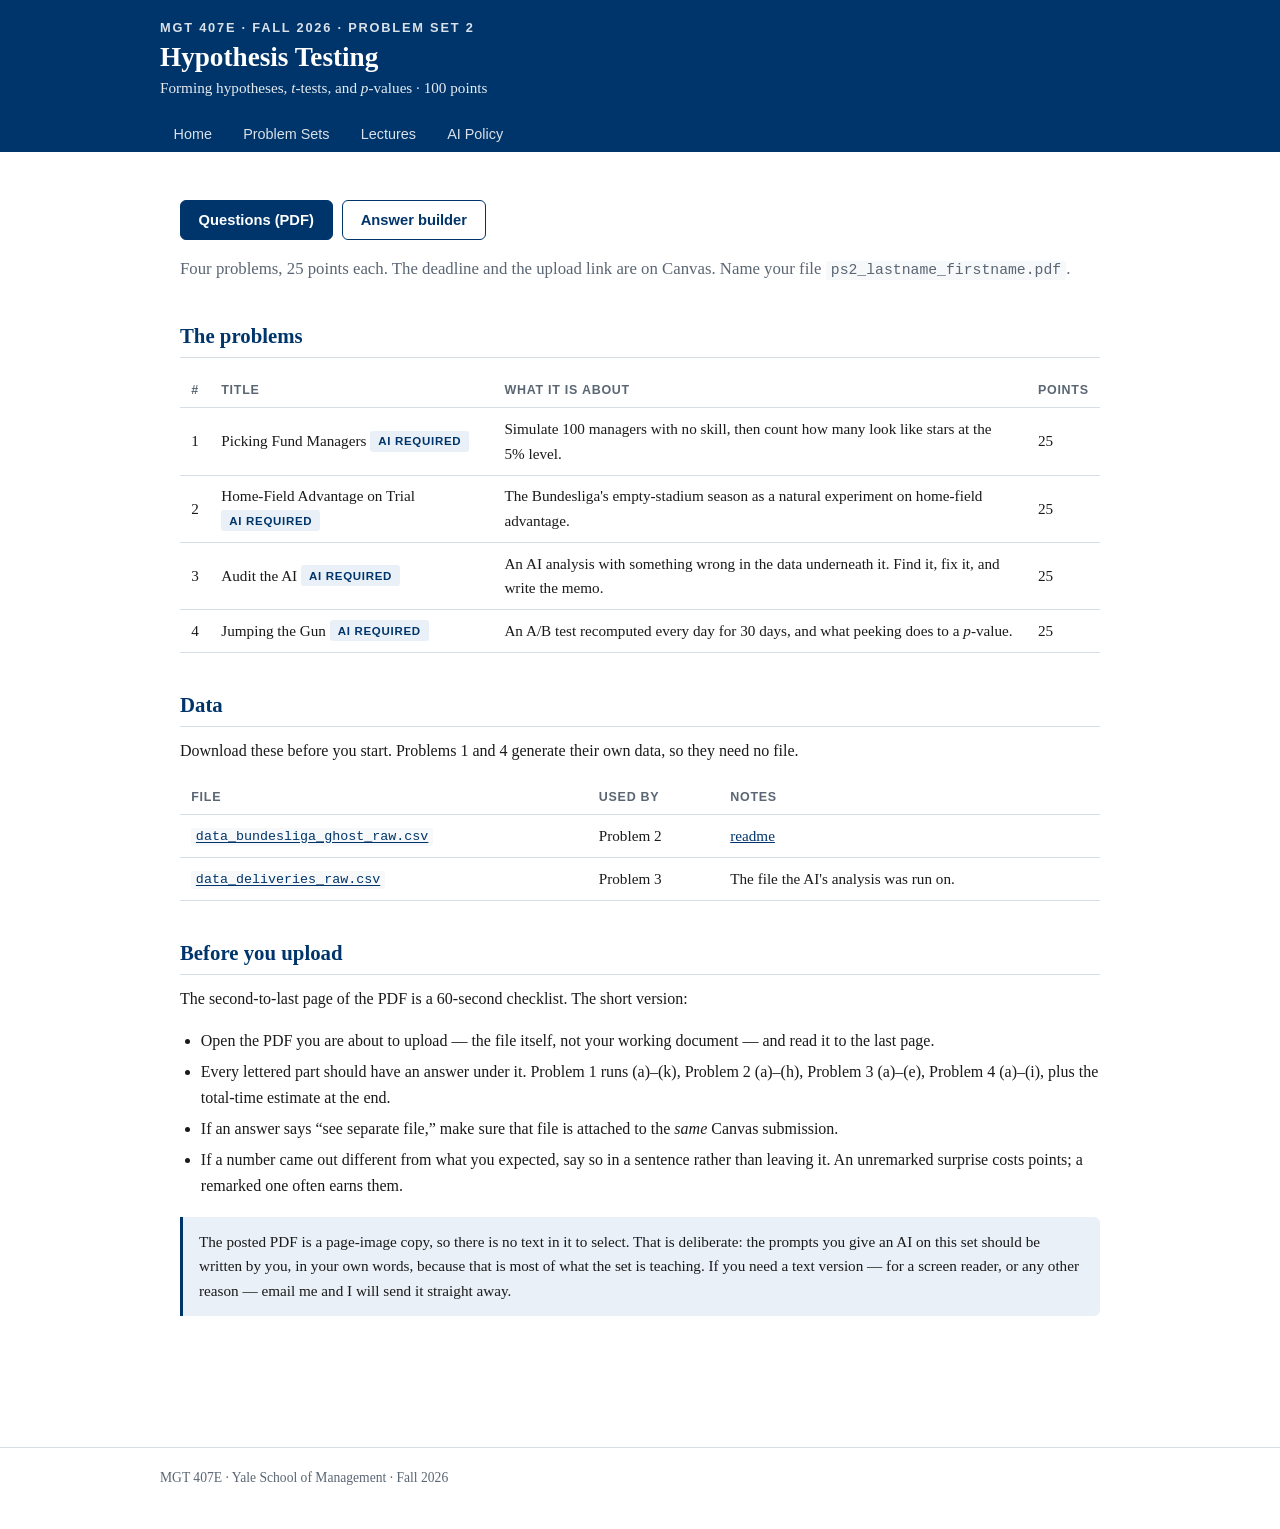
==== ps2/index.html @ a5636c73 "MGT 407E course site: home, lectures, AI policy, PS2 page, answer builder Static GitHub Pages site. " ====
<!DOCTYPE html>
<html lang="en">
<head>
<meta charset="utf-8">
<meta name="viewport" content="width=device-width, initial-scale=1">
<title>Problem Set 2 — MGT 407E</title>
<link rel="stylesheet" href="../assets/style.css">
</head>
<body>

<header class="masthead">
  <div class="masthead-inner">
    <div class="course-num">MGT 407E &middot; Fall 2026 &middot; Problem Set 2</div>
    <h1>Hypothesis Testing</h1>
    <p class="tagline">Forming hypotheses, <em>t</em>-tests, and <em>p</em>-values &middot; 100 points</p>
    <nav class="site-nav">
      <a href="../index.html">Home</a>
      <a href="../problem-sets.html">Problem Sets</a>
      <a href="../lectures.html">Lectures</a>
      <a href="../ai-policy.html">AI Policy</a>
    </nav>
  </div>
</header>

<main>

<div class="btn-row">
  <a class="btn" href="../files/ps2/ps2_questions.pdf">Questions (PDF)</a>
  <a class="btn secondary" href="compose.html">Answer builder</a>
</div>

<p class="lede">Four problems, 25 points each. The deadline and the upload link are on
Canvas. Name your file <code>ps2_lastname_firstname.pdf</code>.</p>

<h2>The problems</h2>

<table>
  <thead>
    <tr><th>#</th><th>Title</th><th>What it is about</th><th>Points</th></tr>
  </thead>
  <tbody>
    <tr>
      <td>1</td>
      <td>Picking Fund Managers <span class="tag">AI Required</span></td>
      <td>Simulate 100 managers with no skill, then count how many look like stars at the
          5% level.</td>
      <td>25</td>
    </tr>
    <tr>
      <td>2</td>
      <td>Home-Field Advantage on Trial <span class="tag">AI Required</span></td>
      <td>The Bundesliga's empty-stadium season as a natural experiment on home-field
          advantage.</td>
      <td>25</td>
    </tr>
    <tr>
      <td>3</td>
      <td>Audit the AI <span class="tag">AI Required</span></td>
      <td>An AI analysis with something wrong in the data underneath it. Find it, fix it,
          and write the memo.</td>
      <td>25</td>
    </tr>
    <tr>
      <td>4</td>
      <td>Jumping the Gun <span class="tag">AI Required</span></td>
      <td>An A/B test recomputed every day for 30 days, and what peeking does to a
          <em>p</em>-value.</td>
      <td>25</td>
    </tr>
  </tbody>
</table>

<h2>Data</h2>

<p>Download these before you start. Problems 1 and 4 generate their own data, so they need
no file.</p>

<table>
  <thead>
    <tr><th>File</th><th>Used by</th><th>Notes</th></tr>
  </thead>
  <tbody>
    <tr>
      <td><a href="../files/ps2/data_bundesliga_ghost_raw.csv"><code>data_bundesliga_ghost_raw.csv</code></a></td>
      <td>Problem 2</td>
      <td><a href="../files/ps2/data_bundesliga_ghost_readme.txt">readme</a></td>
    </tr>
    <tr>
      <td><a href="../files/ps2/data_deliveries_raw.csv"><code>data_deliveries_raw.csv</code></a></td>
      <td>Problem 3</td>
      <td>The file the AI's analysis was run on.</td>
    </tr>
  </tbody>
</table>

<h2>Before you upload</h2>

<p>The second-to-last page of the PDF is a 60-second checklist. The short version:</p>

<ul>
  <li>Open the PDF you are about to upload — the file itself, not your working document —
      and read it to the last page.</li>
  <li>Every lettered part should have an answer under it. Problem 1 runs (a)–(k),
      Problem 2 (a)–(h), Problem 3 (a)–(e), Problem 4 (a)–(i), plus the total-time
      estimate at the end.</li>
  <li>If an answer says &ldquo;see separate file,&rdquo; make sure that file is attached to
      the <em>same</em> Canvas submission.</li>
  <li>If a number came out different from what you expected, say so in a sentence rather
      than leaving it. An unremarked surprise costs points; a remarked one often earns
      them.</li>
</ul>

<div class="note">
  <p>The posted PDF is a page-image copy, so there is no text in it to select. That is
  deliberate: the prompts you give an AI on this set should be written by you, in your own
  words, because that is most of what the set is teaching. If you need a text version —
  for a screen reader, or any other reason — email me and I will send it straight away.</p>
</div>

</main>

<footer class="site-foot">
  <div class="foot-inner">
    MGT 407E &middot; Yale School of Management &middot; Fall 2026
  </div>
</footer>

</body>
</html>
---- assets/style.css ----
/* MGT 407E course site -- shared styles.
   Yale SOM blue matches the somblue used in the problem-set LaTeX preamble. */

:root {
  --som-blue: #00356b;
  --som-blue-light: #eaf0f7;
  --ink: #1a1a1a;
  --muted: #5a6673;
  --line: #d8dee6;
  --bg: #ffffff;
  --bg-soft: #f6f8fa;
  --accent: #b8860b;
  --ok: #1c7c3c;
  --warn: #9a3412;
  --radius: 6px;
  --maxw: 60rem;
}

* { box-sizing: border-box; }

html { -webkit-text-size-adjust: 100%; }

body {
  margin: 0;
  background: var(--bg);
  color: var(--ink);
  font: 16px/1.6 Georgia, "Iowan Old Style", "Times New Roman", serif;
}

/* ---------- masthead and nav ---------- */

header.masthead {
  background: var(--som-blue);
  color: #fff;
  padding: 1.4rem 1.25rem 0;
}

.masthead-inner { max-width: var(--maxw); margin: 0 auto; }

.masthead .course-num {
  font: 600 0.8rem/1 -apple-system, BlinkMacSystemFont, "Segoe UI", Helvetica, Arial, sans-serif;
  letter-spacing: 0.14em;
  text-transform: uppercase;
  opacity: 0.85;
}

.masthead h1 {
  margin: 0.35rem 0 0.15rem;
  font-size: 1.7rem;
  font-weight: 600;
  line-height: 1.2;
}

.masthead .tagline { margin: 0 0 1rem; opacity: 0.9; font-size: 0.95rem; }

nav.site-nav { display: flex; flex-wrap: wrap; gap: 0.25rem; }

nav.site-nav a {
  color: #fff;
  text-decoration: none;
  padding: 0.5rem 0.85rem;
  border-radius: var(--radius) var(--radius) 0 0;
  font: 500 0.9rem/1.4 -apple-system, BlinkMacSystemFont, "Segoe UI", Helvetica, Arial, sans-serif;
  opacity: 0.85;
}

nav.site-nav a:hover { background: rgba(255, 255, 255, 0.14); opacity: 1; }

nav.site-nav a[aria-current="page"] {
  background: var(--bg);
  color: var(--som-blue);
  opacity: 1;
  font-weight: 600;
}

/* ---------- page body ---------- */

main { max-width: var(--maxw); margin: 0 auto; padding: 2rem 1.25rem 4rem; }

main.wide { max-width: 78rem; }

h2 {
  font-size: 1.3rem;
  font-weight: 600;
  color: var(--som-blue);
  margin: 2.2rem 0 0.6rem;
  padding-bottom: 0.3rem;
  border-bottom: 1px solid var(--line);
}

h2:first-child { margin-top: 0; }

h3 { font-size: 1.05rem; font-weight: 600; margin: 1.5rem 0 0.4rem; }

p { margin: 0.7rem 0; }

a { color: var(--som-blue); }

ul, ol { padding-left: 1.3rem; }

li { margin: 0.35rem 0; }

code, .mono {
  font-family: "SF Mono", Menlo, Consolas, monospace;
  font-size: 0.88em;
  background: var(--bg-soft);
  padding: 0.1em 0.35em;
  border-radius: 3px;
}

.lede { font-size: 1.05rem; color: var(--muted); }

.note {
  background: var(--som-blue-light);
  border-left: 3px solid var(--som-blue);
  padding: 0.8rem 1rem;
  border-radius: 0 var(--radius) var(--radius) 0;
  margin: 1.2rem 0;
  font-size: 0.95rem;
}

.note.warn { background: #fdf3ec; border-left-color: var(--warn); }

.note p:first-child { margin-top: 0; }
.note p:last-child { margin-bottom: 0; }

/* ---------- tables ---------- */

table { border-collapse: collapse; width: 100%; margin: 1rem 0; font-size: 0.95rem; }

th, td { text-align: left; padding: 0.55rem 0.7rem; border-bottom: 1px solid var(--line); }

th {
  font: 600 0.78rem/1.3 -apple-system, BlinkMacSystemFont, "Segoe UI", Helvetica, Arial, sans-serif;
  letter-spacing: 0.06em;
  text-transform: uppercase;
  color: var(--muted);
}

tbody tr:hover { background: var(--bg-soft); }

/* ---------- cards and buttons ---------- */

.card {
  border: 1px solid var(--line);
  border-radius: var(--radius);
  padding: 1.1rem 1.25rem;
  margin: 1rem 0;
  background: var(--bg);
}

.card h3 { margin-top: 0; }

.btn {
  display: inline-block;
  background: var(--som-blue);
  color: #fff;
  text-decoration: none;
  padding: 0.55rem 1.1rem;
  border: 1px solid var(--som-blue);
  border-radius: var(--radius);
  font: 600 0.92rem/1.4 -apple-system, BlinkMacSystemFont, "Segoe UI", Helvetica, Arial, sans-serif;
  cursor: pointer;
}

.btn:hover { background: #002548; }

.btn.secondary { background: #fff; color: var(--som-blue); }

.btn.secondary:hover { background: var(--som-blue-light); }

.btn:disabled { opacity: 0.5; cursor: not-allowed; }

.btn-row { display: flex; flex-wrap: wrap; gap: 0.6rem; align-items: center; margin: 1rem 0; }

.tag {
  display: inline-block;
  background: var(--som-blue-light);
  color: var(--som-blue);
  font: 600 0.72rem/1.4 -apple-system, BlinkMacSystemFont, "Segoe UI", Helvetica, Arial, sans-serif;
  letter-spacing: 0.06em;
  text-transform: uppercase;
  padding: 0.15rem 0.5rem;
  border-radius: 3px;
  vertical-align: 0.1em;
}

.tag.grey { background: var(--bg-soft); color: var(--muted); }

footer.site-foot {
  border-top: 1px solid var(--line);
  margin-top: 3rem;
  padding: 1.2rem 1.25rem 2.5rem;
  color: var(--muted);
  font-size: 0.85rem;
}

footer.site-foot .foot-inner { max-width: var(--maxw); margin: 0 auto; }

@media (max-width: 640px) {
  .masthead h1 { font-size: 1.35rem; }
  main { padding: 1.4rem 1rem 3rem; }
}
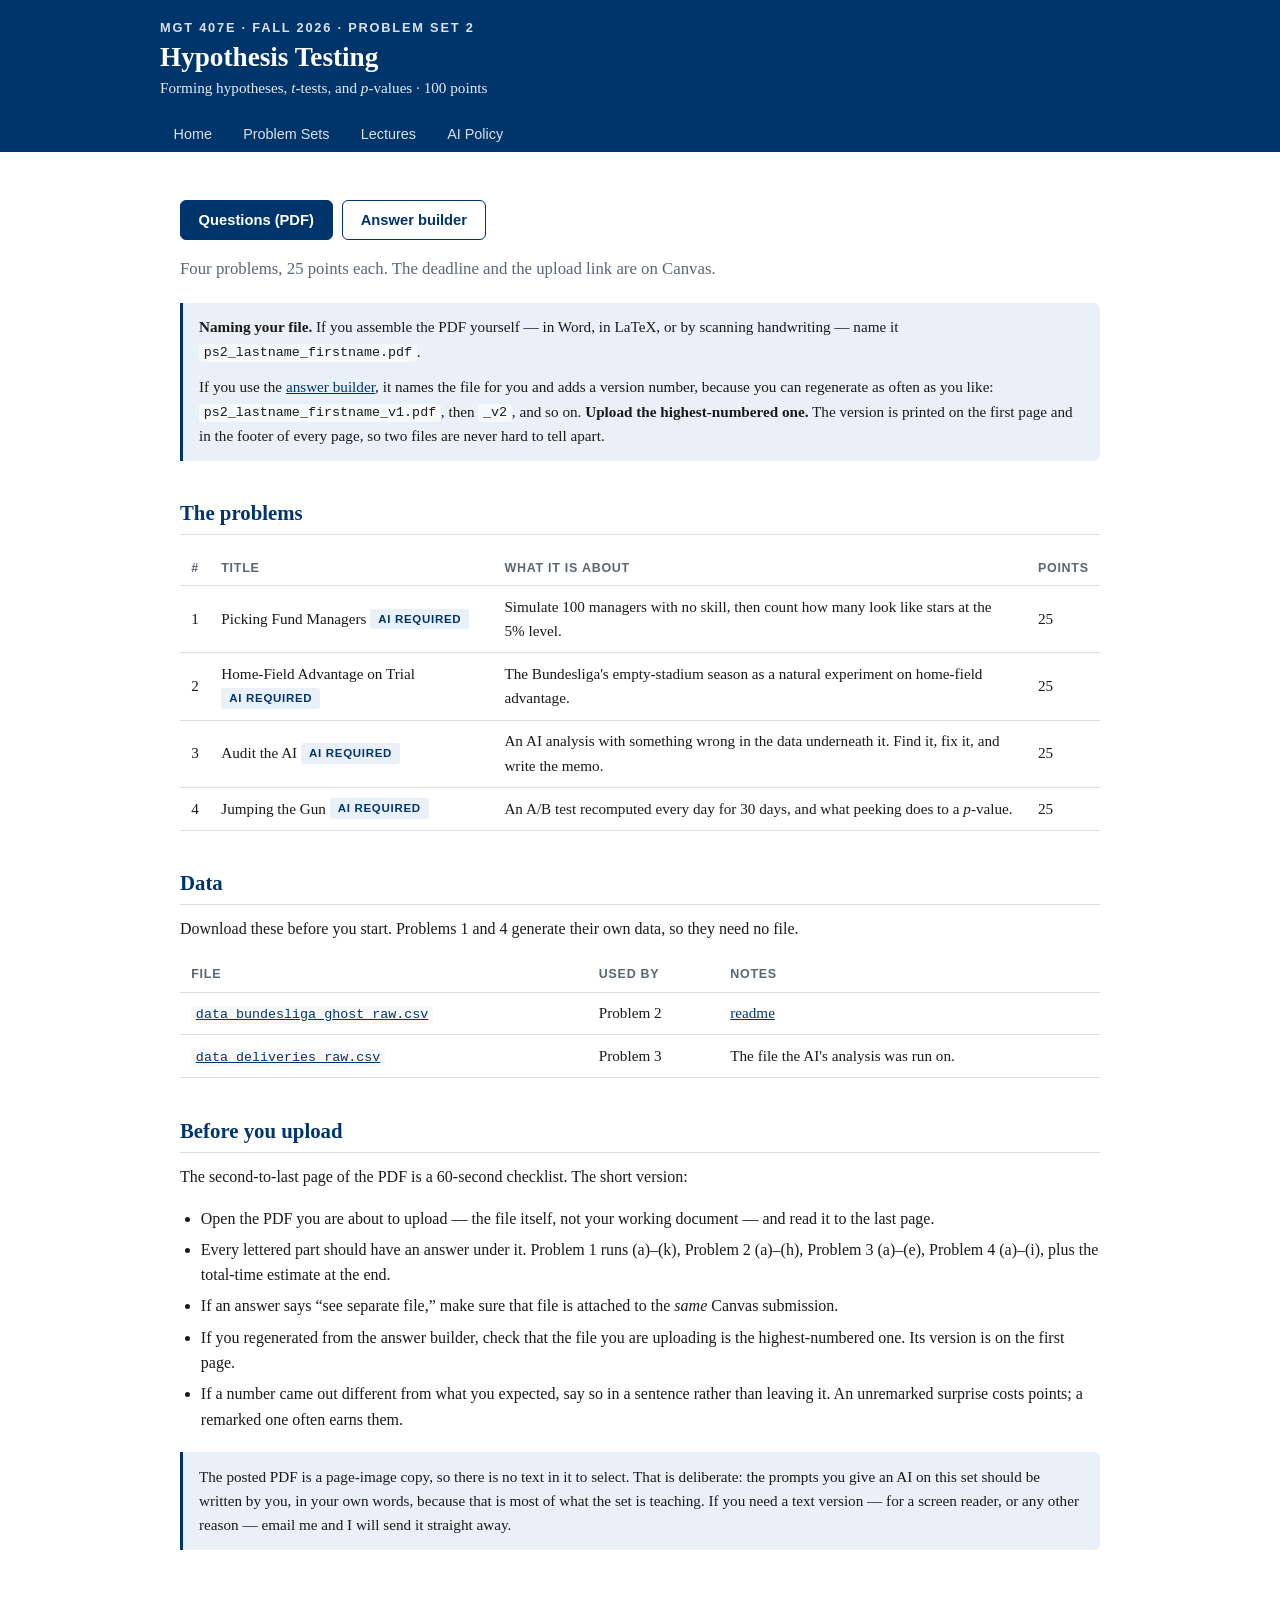
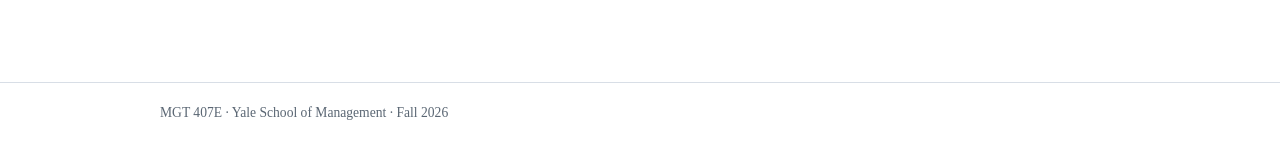
==== commit dacfffd3: "Version-stamp generated PDFs and say plainly how files are named Each Generate PDF press produces ps" ====
--- a/ps2/index.html
+++ b/ps2/index.html
@@ -3,6 +3,7 @@
 <head>
 <meta charset="utf-8">
 <meta name="viewport" content="width=device-width, initial-scale=1">
+<meta name="robots" content="noindex, nofollow, noarchive, nosnippet">
 <title>Problem Set 2 — MGT 407E</title>
 <link rel="stylesheet" href="../assets/style.css">
 </head>
@@ -30,7 +31,18 @@
 </div>
 
 <p class="lede">Four problems, 25 points each. The deadline and the upload link are on
-Canvas. Name your file <code>ps2_lastname_firstname.pdf</code>.</p>
+Canvas.</p>
+
+<div class="note">
+  <p><strong>Naming your file.</strong> If you assemble the PDF yourself — in Word, in
+  LaTeX, or by scanning handwriting — name it
+  <code>ps2_lastname_firstname.pdf</code>.</p>
+  <p>If you use the <a href="compose.html">answer builder</a>, it names the file for you
+  and adds a version number, because you can regenerate as often as you like:
+  <code>ps2_lastname_firstname_v1.pdf</code>, then <code>_v2</code>, and so on.
+  <strong>Upload the highest-numbered one.</strong> The version is printed on the first
+  page and in the footer of every page, so two files are never hard to tell apart.</p>
+</div>
 
 <h2>The problems</h2>
 
@@ -105,6 +117,8 @@
       estimate at the end.</li>
   <li>If an answer says &ldquo;see separate file,&rdquo; make sure that file is attached to
       the <em>same</em> Canvas submission.</li>
+  <li>If you regenerated from the answer builder, check that the file you are uploading is
+      the highest-numbered one. Its version is on the first page.</li>
   <li>If a number came out different from what you expected, say so in a sentence rather
       than leaving it. An unremarked surprise costs points; a remarked one often earns
       them.</li>
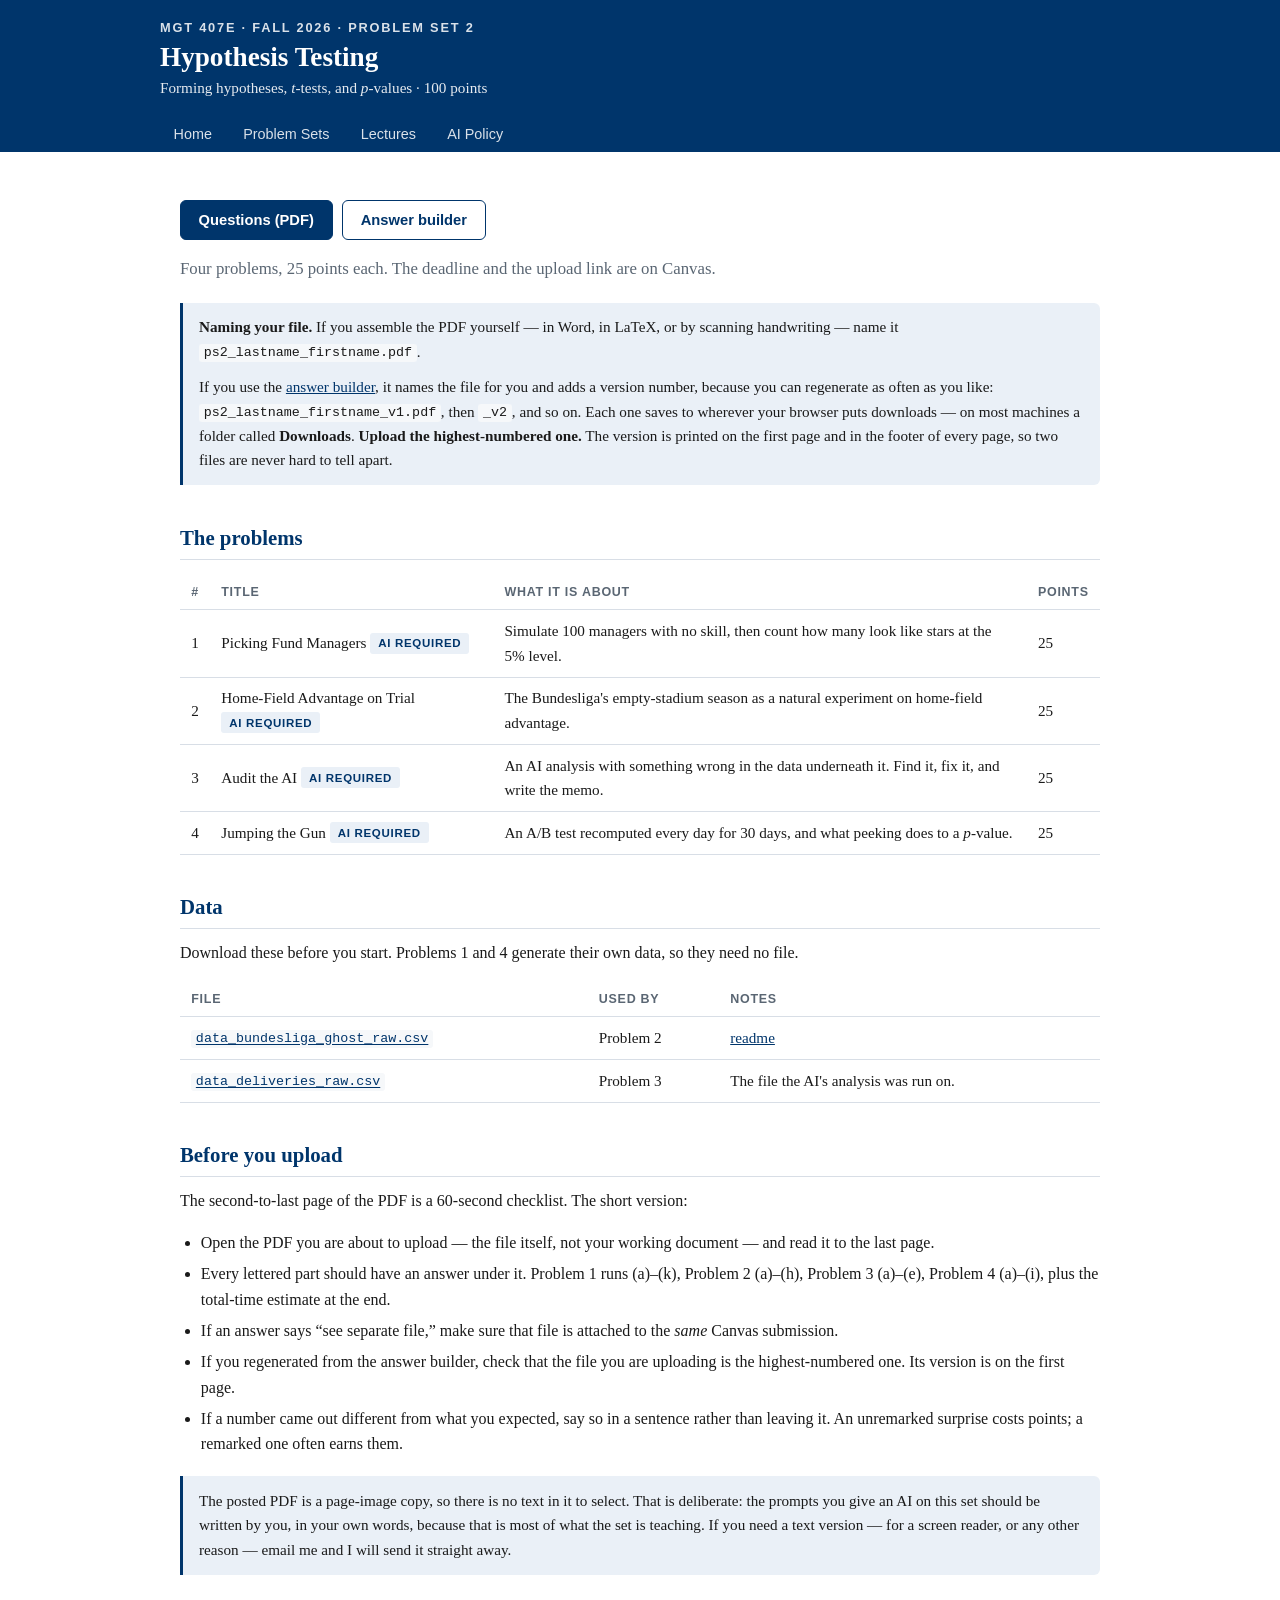
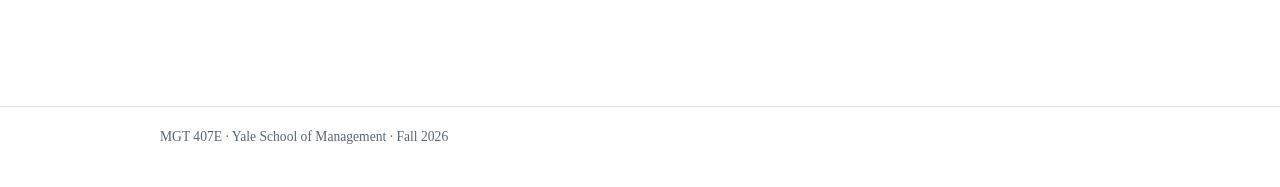
==== commit 584f2d41: "Philosophy: add the AI-prompting line, drop the rule; say where the PDF saves Co-Authored-By: Claude" ====
--- a/ps2/index.html
+++ b/ps2/index.html
@@ -39,8 +39,9 @@
   <code>ps2_lastname_firstname.pdf</code>.</p>
   <p>If you use the <a href="compose.html">answer builder</a>, it names the file for you
   and adds a version number, because you can regenerate as often as you like:
-  <code>ps2_lastname_firstname_v1.pdf</code>, then <code>_v2</code>, and so on.
-  <strong>Upload the highest-numbered one.</strong> The version is printed on the first
+  <code>ps2_lastname_firstname_v1.pdf</code>, then <code>_v2</code>, and so on. Each one
+  saves to wherever your browser puts downloads &mdash; on most machines a folder called
+  <strong>Downloads</strong>. <strong>Upload the highest-numbered one.</strong> The version is printed on the first
   page and in the footer of every page, so two files are never hard to tell apart.</p>
 </div>
 
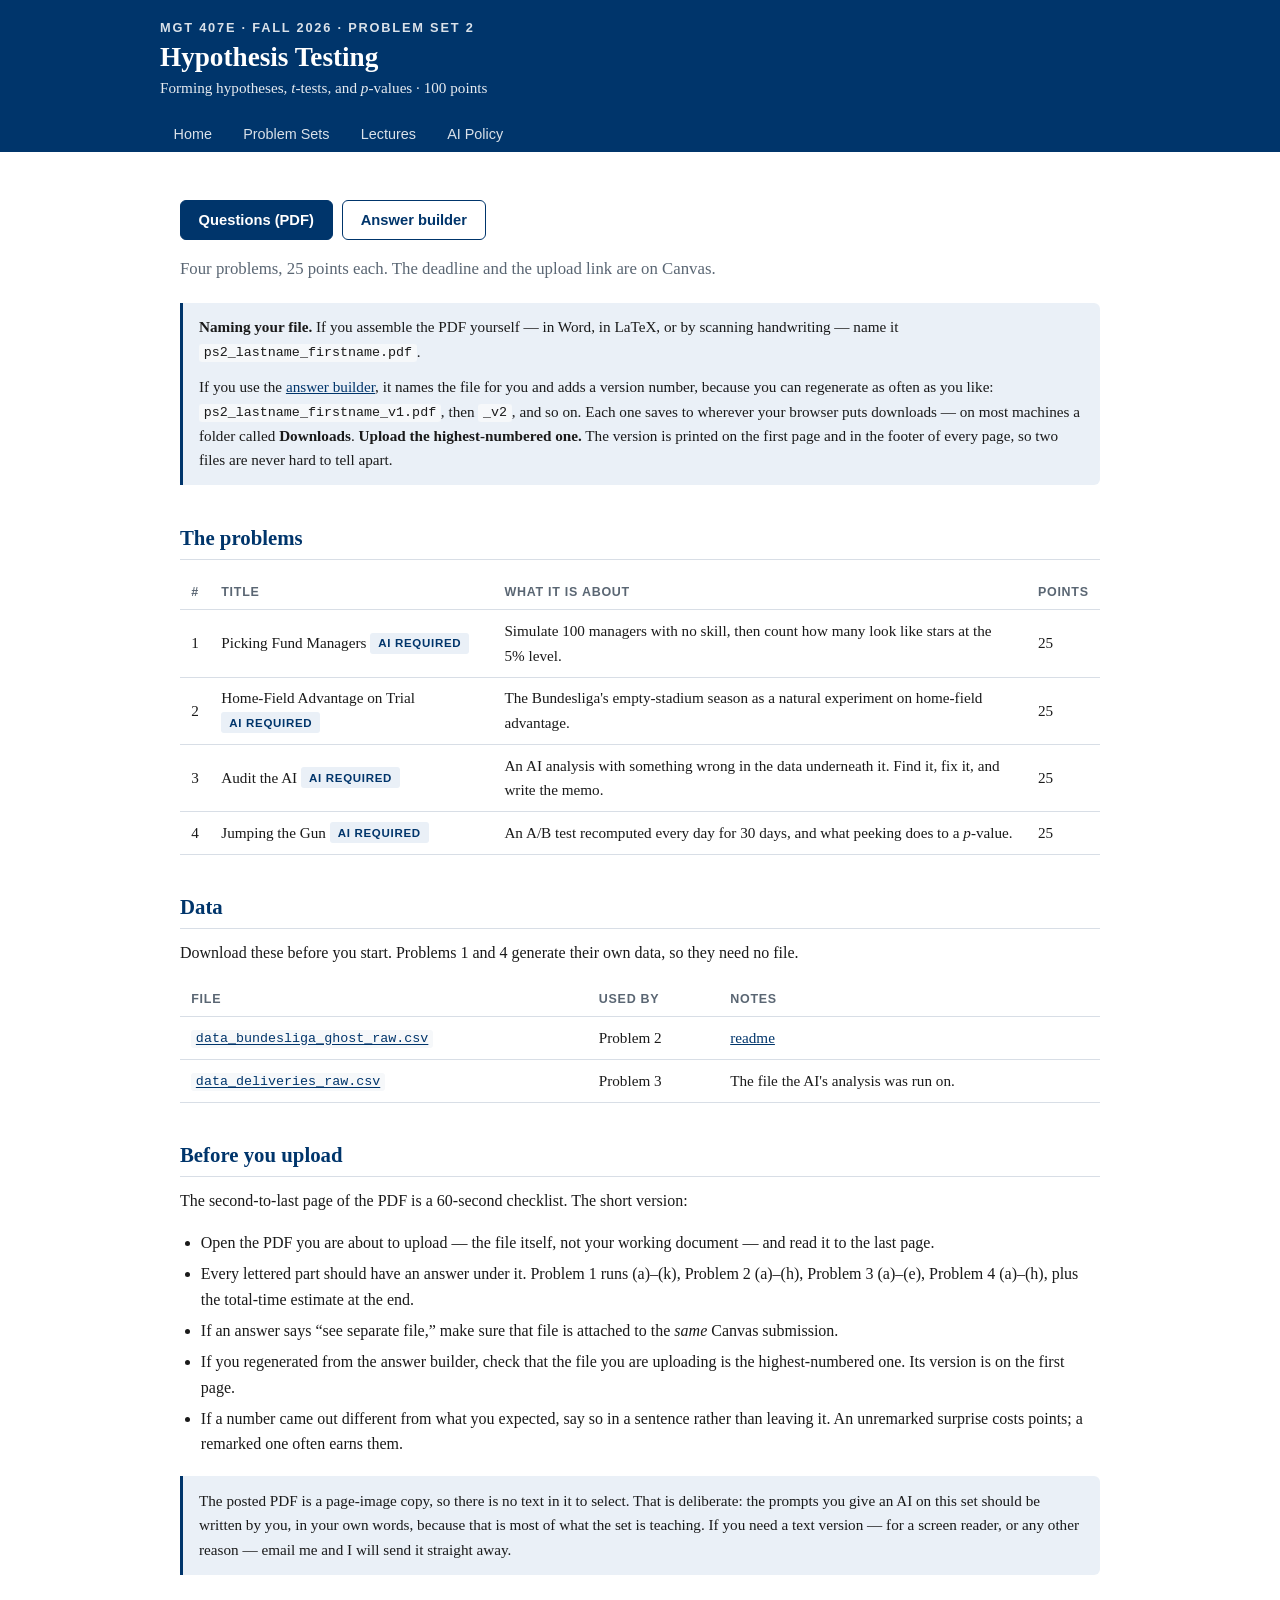
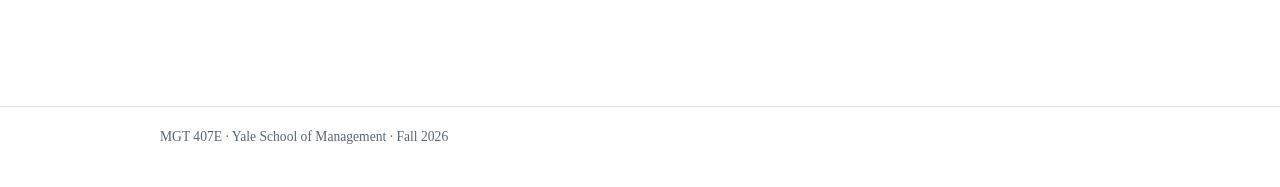
==== commit ac32f2f5: "Shorten PS2: cheaper persistence test, 100 experiments, drop the path plot Cuts AI-wrangling, not re" ====
--- a/ps2/index.html
+++ b/ps2/index.html
@@ -5,7 +5,7 @@
 <meta name="viewport" content="width=device-width, initial-scale=1">
 <meta name="robots" content="noindex, nofollow, noarchive, nosnippet">
 <title>Problem Set 2 — MGT 407E</title>
-<link rel="stylesheet" href="../assets/style.css">
+<link rel="stylesheet" href="../assets/style.css?v=4e028b27">
 </head>
 <body>
 
@@ -26,7 +26,7 @@
 <main>
 
 <div class="btn-row">
-  <a class="btn" href="../files/ps2/ps2_questions.pdf">Questions (PDF)</a>
+  <a class="btn" href="../files/ps2/ps2_questions.pdf?v=4e028b27">Questions (PDF)</a>
   <a class="btn secondary" href="compose.html">Answer builder</a>
 </div>
 
@@ -114,7 +114,7 @@
   <li>Open the PDF you are about to upload — the file itself, not your working document —
       and read it to the last page.</li>
   <li>Every lettered part should have an answer under it. Problem 1 runs (a)–(k),
-      Problem 2 (a)–(h), Problem 3 (a)–(e), Problem 4 (a)–(i), plus the total-time
+      Problem 2 (a)–(h), Problem 3 (a)–(e), Problem 4 (a)–(h), plus the total-time
       estimate at the end.</li>
   <li>If an answer says &ldquo;see separate file,&rdquo; make sure that file is attached to
       the <em>same</em> Canvas submission.</li>
